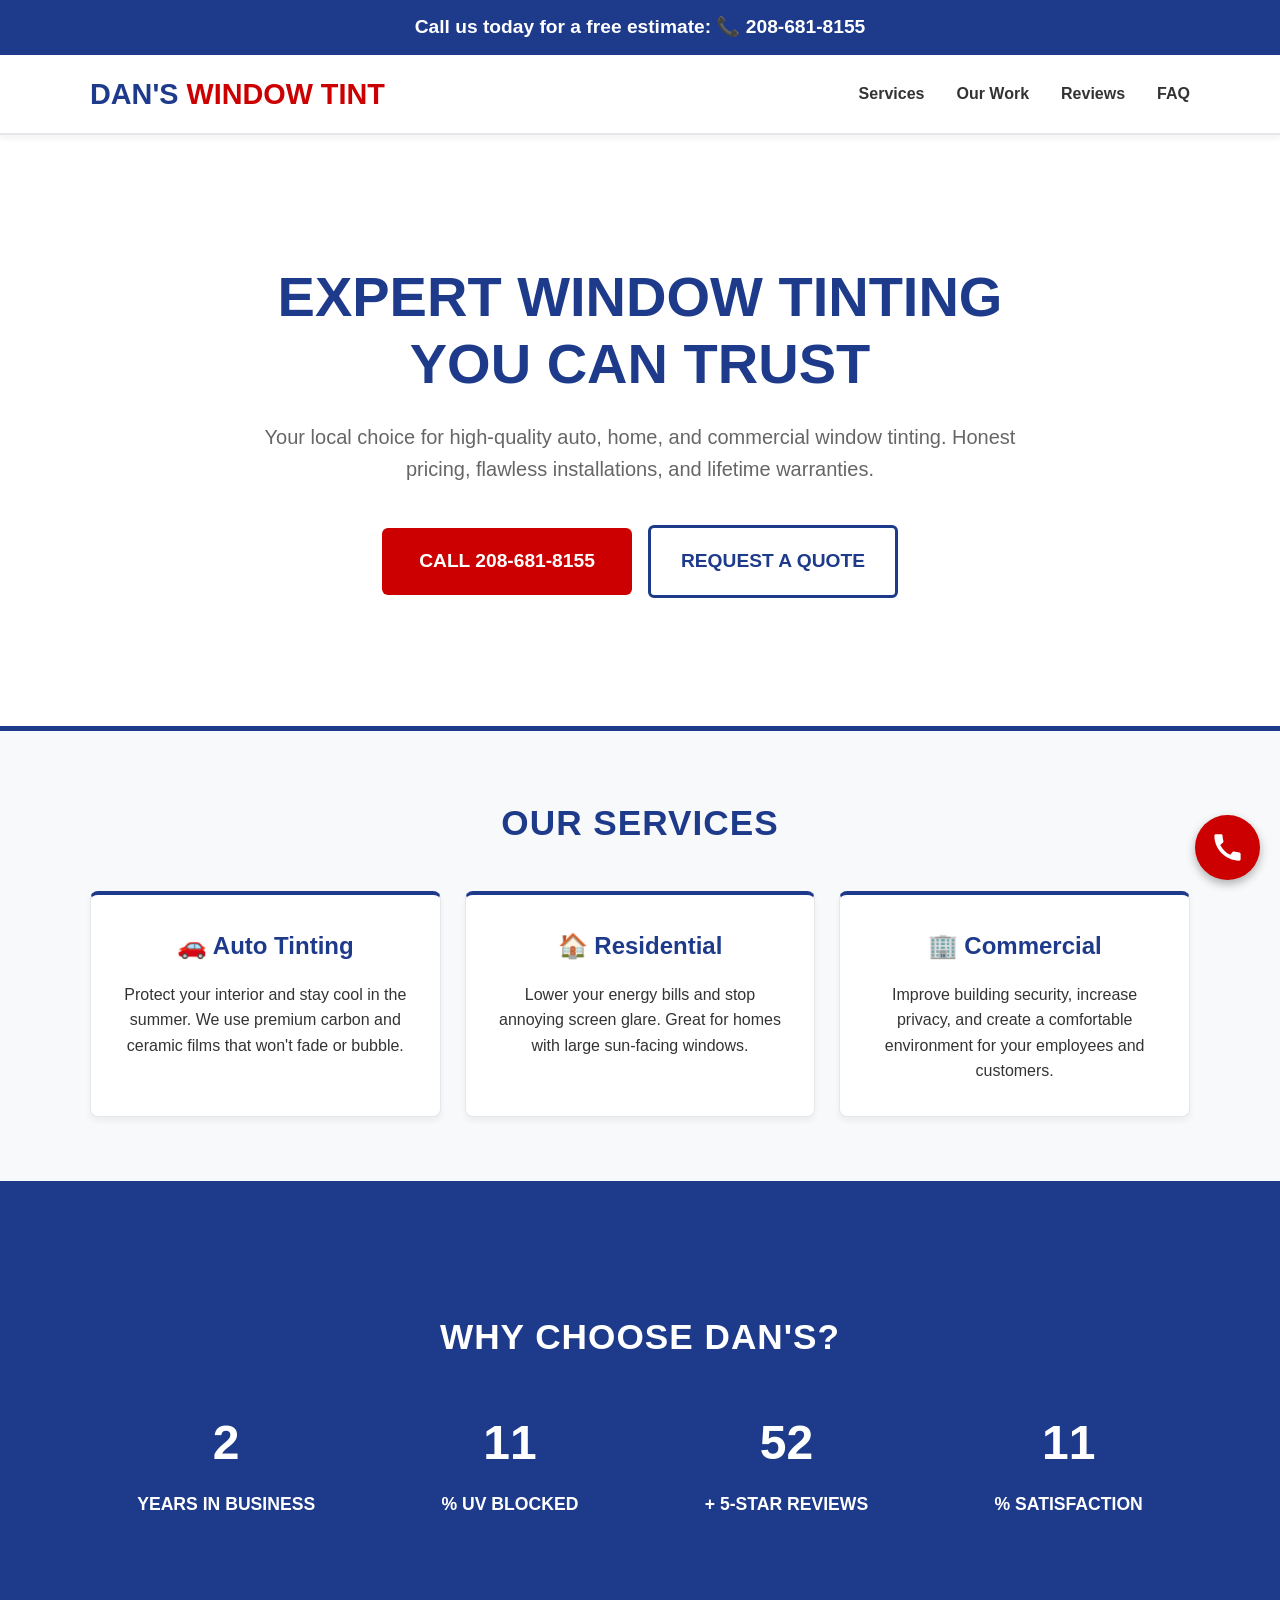
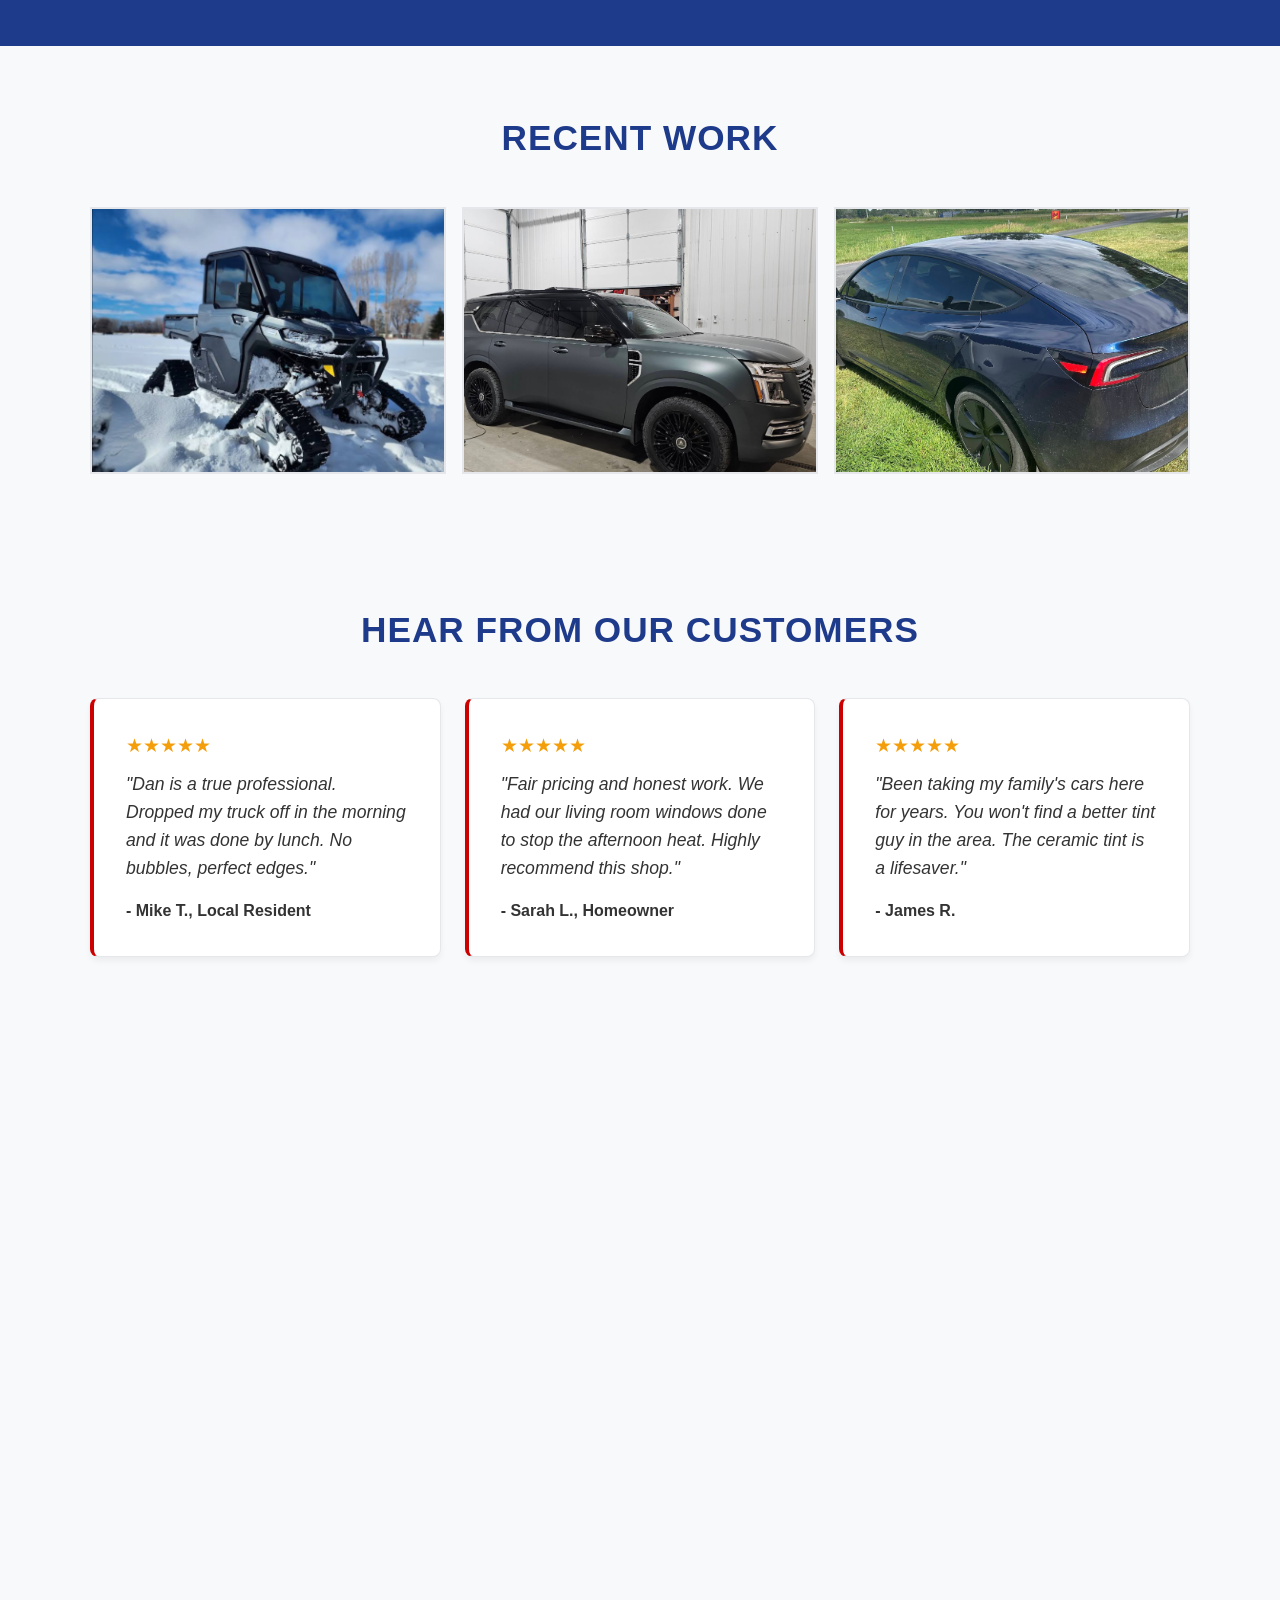
==== Dan.html @ 93427133 "dan" ====
<!DOCTYPE html>
<html lang="en">

<head>
    <meta charset="UTF-8">
    <meta name="viewport" content="width=device-width, initial-scale=1.0">
    <meta name="description"
        content="Dan's Window Tint is your local expert for auto, residential, and commercial window tinting. Honest pricing, quality work, and lifetime warranties.">
    <title>Dan's Window Tint | Local Tinting Experts</title>

    <style>
        /* CSS VARIABLES - Trustworthy & Local Palette */
        :root {
            --primary: #cc0000;
            /* Action Red for high conversions */
            --primary-hover: #990000;
            --secondary: #1e3a8a;
            /* Trustworthy Navy Blue */
            --bg-light: #f8f9fa;
            --bg-white: #ffffff;
            --text-dark: #333333;
            --text-muted: #666666;
            --border-color: #e5e7eb;
            --shadow: 0 4px 6px rgba(0, 0, 0, 0.05);
        }

        /* RESET & BASE - Mobile First */
        * {
            margin: 0;
            padding: 0;
            box-sizing: border-box;
            font-family: 'Arial', sans-serif;
        }

        html {
            scroll-behavior: smooth;
        }

        body {
            background-color: var(--bg-light);
            color: var(--text-dark);
            line-height: 1.6;
            overflow-x: hidden;
        }

        .container {
            width: 92%;
            max-width: 1100px;
            margin: 0 auto;
            padding: 4rem 0;
        }

        .text-center {
            text-align: center;
        }

        .section-title {
            font-size: 2.2rem;
            margin-bottom: 2.5rem;
            color: var(--secondary);
            font-weight: bold;
            text-transform: uppercase;
            letter-spacing: 1px;
        }

        /* CARDS (Replacing Glassmorphism) */
        .card {
            background: var(--bg-white);
            border: 1px solid var(--border-color);
            border-radius: 8px;
            box-shadow: var(--shadow);
            padding: 2rem;
        }

        /* BUTTONS - Big, Tappable, Conversion-Focused */
        .btn {
            display: inline-block;
            background: var(--primary);
            color: #fff;
            padding: 18px 24px;
            border-radius: 6px;
            text-decoration: none;
            font-size: 1.2rem;
            font-weight: bold;
            text-align: center;
            border: none;
            cursor: pointer;
            transition: background 0.2s ease;
            width: 100%;
            text-transform: uppercase;
        }

        @media (min-width: 768px) {
            .btn {
                width: auto;
                min-width: 250px;
            }
        }

        .btn:hover {
            background: var(--primary-hover);
        }

        .btn-outline {
            background: transparent;
            border: 3px solid var(--secondary);
            color: var(--secondary);
        }

        .btn-outline:hover {
            background: var(--secondary);
            color: #fff;
        }

        /* NAVIGATION & TOP BAR */
        .top-bar {
            background: var(--secondary);
            color: white;
            text-align: center;
            padding: 12px;
            font-size: 1.2rem;
            font-weight: bold;
        }

        .top-bar a {
            color: white;
            text-decoration: none;
        }

        header {
            background: var(--bg-white);
            border-bottom: 2px solid var(--border-color);
            position: sticky;
            top: 0;
            width: 100%;
            z-index: 1000;
            padding: 1rem 0;
            box-shadow: var(--shadow);
        }

        .nav-container {
            display: flex;
            flex-direction: column;
            gap: 1rem;
            align-items: center;
            width: 92%;
            max-width: 1100px;
            margin: 0 auto;
        }

        @media (min-width: 768px) {
            .nav-container {
                flex-direction: row;
                justify-content: space-between;
            }
        }

        .logo {
            font-size: 1.8rem;
            font-weight: 900;
            color: var(--secondary);
            text-decoration: none;
            text-transform: uppercase;
        }

        .logo span {
            color: var(--primary);
        }

        .nav-links {
            display: none;
        }

        @media (min-width: 992px) {
            .nav-links {
                display: flex;
                gap: 2rem;
                align-items: center;
            }

            .nav-links a {
                color: var(--text-dark);
                text-decoration: none;
                font-weight: bold;
                transition: color 0.2s;
            }

            .nav-links a:hover {
                color: var(--primary);
            }
        }

        /* HERO SECTION */
        .hero {
            background: var(--bg-white);
            padding: 4rem 0;
            border-bottom: 5px solid var(--secondary);
        }

        .hero-content {
            text-align: center;
            max-width: 800px;
            margin: 0 auto;
        }

        .hero h1 {
            font-size: clamp(2.2rem, 5vw, 3.5rem);
            color: var(--secondary);
            margin-bottom: 1.5rem;
            line-height: 1.2;
            text-transform: uppercase;
        }

        .hero p {
            font-size: 1.25rem;
            color: var(--text-muted);
            margin-bottom: 2.5rem;
        }

        .hero-buttons {
            display: flex;
            flex-direction: column;
            gap: 1rem;
            align-items: center;
        }

        @media (min-width: 768px) {
            .hero-buttons {
                flex-direction: row;
                justify-content: center;
            }
        }

        /* GRID LAYOUTS */
        .grid-3 {
            display: grid;
            grid-template-columns: 1fr;
            gap: 1.5rem;
        }

        @media (min-width: 768px) {
            .grid-3 {
                grid-template-columns: repeat(3, 1fr);
            }
        }

        /* SERVICES */
        .service-card {
            text-align: center;
            border-top: 4px solid var(--secondary);
        }

        .service-card h3 {
            font-size: 1.5rem;
            margin-bottom: 1rem;
            color: var(--secondary);
        }

        /* BENEFITS / COUNTERS */
        .benefits-section {
            background: var(--secondary);
            color: white;
            padding: 4rem 0;
        }

        .benefits-section .section-title {
            color: white;
        }

        .benefits-wrap {
            display: flex;
            flex-wrap: wrap;
            justify-content: space-around;
            gap: 2rem;
            text-align: center;
        }

        .counter-box h4 {
            font-size: 3rem;
            font-weight: 900;
            color: white;
            margin-bottom: 0.5rem;
        }

        .counter-box p {
            font-size: 1.1rem;
            font-weight: bold;
            text-transform: uppercase;
        }

        /* GALLERY */
        .gallery-grid {
            display: grid;
            grid-template-columns: repeat(auto-fit, minmax(280px, 1fr));
            gap: 1rem;
        }

        .gallery-item {
            aspect-ratio: 4/3;
            background: #e0e0e0;
            border: 2px solid var(--border-color);
            display: flex;
            align-items: center;
            justify-content: center;
            color: var(--text-muted);
            font-weight: bold;
        }

        /* TESTIMONIALS */
        .testimonial-card {
            border-left: 4px solid var(--primary);
        }

        .testimonial-card p {
            font-style: italic;
            font-size: 1.1rem;
        }

        .author {
            font-weight: bold;
            margin-top: 1rem;
            color: var(--text-dark);
        }

        .stars {
            color: #f59e0b;
            font-size: 1.2rem;
            margin-bottom: 0.5rem;
        }

        /* FAQ ACCORDION */
        .faq-item {
            margin-bottom: 1rem;
            border: 1px solid var(--border-color);
            border-radius: 4px;
            background: var(--bg-white);
        }

        .faq-question {
            width: 100%;
            text-align: left;
            padding: 1.25rem;
            background: none;
            border: none;
            color: var(--secondary);
            font-size: 1.1rem;
            font-weight: bold;
            cursor: pointer;
            display: flex;
            justify-content: space-between;
            align-items: center;
        }

        .faq-answer {
            max-height: 0;
            overflow: hidden;
            transition: max-height 0.3s ease-out, padding 0.3s ease;
            color: var(--text-muted);
        }

        .faq-item.active .faq-answer {
            max-height: 200px;
            padding: 0 1.25rem 1.25rem 1.25rem;
        }

        .faq-item.active .faq-question {
            color: var(--primary);
        }

        /* CONTACT FORM & MAP */
        .contact-grid {
            display: grid;
            grid-template-columns: 1fr;
            gap: 2rem;
        }

        @media (min-width: 768px) {
            .contact-grid {
                grid-template-columns: 1fr 1fr;
            }
        }

        .form-group {
            margin-bottom: 1.5rem;
        }

        .form-group label {
            display: block;
            font-weight: bold;
            margin-bottom: 0.5rem;
            color: var(--text-dark);
        }

        .form-control {
            width: 100%;
            padding: 14px;
            border: 2px solid var(--border-color);
            border-radius: 4px;
            font-size: 1rem;
        }

        .form-control:focus {
            outline: none;
            border-color: var(--secondary);
        }

        textarea.form-control {
            resize: vertical;
            min-height: 120px;
        }

        .location-info {
            background: var(--bg-white);
            padding: 2rem;
            border: 1px solid var(--border-color);
            border-radius: 8px;
            text-align: center;
        }

        .map-placeholder {
            width: 100%;
            height: 250px;
            background: #e0e0e0;
            display: flex;
            align-items: center;
            justify-content: center;
            margin-bottom: 1.5rem;
            font-weight: bold;
            color: var(--text-muted);
        }

        /* FLOATING CTA */
        .floating-btn {
            position: fixed;
            bottom: 20px;
            right: 20px;
            background: var(--primary);
            color: #fff;
            width: 65px;
            height: 65px;
            border-radius: 50%;
            display: flex;
            align-items: center;
            justify-content: center;
            text-decoration: none;
            box-shadow: 0 4px 10px rgba(0, 0, 0, 0.3);
            z-index: 999;
            transition: transform 0.2s;
        }

        .floating-btn:hover {
            transform: scale(1.05);
            background: var(--primary-hover);
        }

        .floating-btn svg {
            width: 35px;
            height: 35px;
            fill: currentColor;
        }

        /* SCROLL ANIMATIONS */
        .animate-up {
            opacity: 0;
            transform: translateY(30px);
            transition: opacity 0.6s ease-out, transform 0.6s ease-out;
        }

        .animate-up.visible {
            opacity: 1;
            transform: translateY(0);
        }
    </style>
</head>

<body>

    <!-- TOP BAR - Trust & Immediate Contact -->
    <div class="top-bar">
        Call us today for a free estimate: <a href="tel:2086818155">📞 208-681-8155</a>
    </div>

    <!-- HEADER -->
    <header id="header">
        <div class="nav-container">
            <a href="#" class="logo">Dan's <span>Window Tint</span></a>
            <nav class="nav-links">
                <a href="#services">Services</a>
                <a href="#gallery">Our Work</a>
                <a href="#reviews">Reviews</a>
                <a href="#faq">FAQ</a>
            </nav>
        </div>
    </header>

    <!-- HERO SECTION -->
    <section class="hero" id="home">
        <div class="container hero-content animate-up">
            <h1>Expert Window Tinting You Can Trust</h1>
            <p>Your local choice for high-quality auto, home, and commercial window tinting. Honest pricing, flawless
                installations, and lifetime warranties.</p>
            <div class="hero-buttons">
                <a href="tel:2086818155" class="btn">Call 208-681-8155</a>
                <a href="#contact" class="btn btn-outline">Request a Quote</a>
            </div>
        </div>
    </section>

    <!-- SERVICES SECTION -->
    <section class="container" id="services">
        <h2 class="section-title text-center animate-up">Our Services</h2>
        <div class="grid-3">
            <div class="card service-card animate-up">
                <h3>🚗 Auto Tinting</h3>
                <p>Protect your interior and stay cool in the summer. We use premium carbon and ceramic films that won't
                    fade or bubble.</p>
            </div>
            <div class="card service-card animate-up" style="transition-delay: 0.1s;">
                <h3>🏠 Residential</h3>
                <p>Lower your energy bills and stop annoying screen glare. Great for homes with large sun-facing
                    windows.</p>
            </div>
            <div class="card service-card animate-up" style="transition-delay: 0.2s;">
                <h3>🏢 Commercial</h3>
                <p>Improve building security, increase privacy, and create a comfortable environment for your employees
                    and customers.</p>
            </div>
        </div>
    </section>

    <!-- BENEFITS / COUNTERS -->
    <section class="benefits-section" id="benefits">
        <div class="container">
            <h2 class="section-title text-center animate-up">Why Choose Dan's?</h2>
            <div class="benefits-wrap">
                <div class="counter-box animate-up">
                    <h4 class="counter" data-target="15">0</h4>
                    <p>Years in Business</p>
                </div>
                <div class="counter-box animate-up" style="transition-delay: 0.1s;">
                    <h4 class="counter" data-target="99">0</h4>
                    <p>% UV Blocked</p>
                </div>
                <div class="counter-box animate-up" style="transition-delay: 0.2s;">
                    <h4 class="counter" data-target="500">0</h4>
                    <p>+ 5-Star Reviews</p>
                </div>
                <div class="counter-box animate-up" style="transition-delay: 0.3s;">
                    <h4 class="counter" data-target="100">0</h4>
                    <p>% Satisfaction</p>
                </div>
            </div>
        </div>
    </section>

    <!-- GALLERY SECTION -->
    <section class="container" id="gallery">
        <h2 class="section-title text-center animate-up">Recent Work</h2>
        <div class="gallery-grid">
            <div class="gallery-item animate-up"><img src="images/Screenshot 2026-07-27 at 4.05.00 PM.png"
                    alt="Recent Work 1" style="width: 100%; height: 100%; object-fit: cover;"></div>
            <div class="gallery-item animate-up" style="transition-delay: 0.1s;"><img
                    src="images/Screenshot 2026-07-27 at 4.05.55 PM.png" alt="Recent Work 2"
                    style="width: 100%; height: 100%; object-fit: cover;"></div>
            <div class="gallery-item animate-up" style="transition-delay: 0.2s;"><img
                    src="images/Screenshot 2026-07-27 at 4.06.07 PM.png" alt="Recent Work 3"
                    style="width: 100%; height: 100%; object-fit: cover;"></div>
        </div>
    </section>

    <!-- TESTIMONIALS -->
    <section class="container" id="reviews">
        <h2 class="section-title text-center animate-up">Hear From Our Customers</h2>
        <div class="grid-3">
            <div class="card testimonial-card animate-up">
                <div class="stars">★★★★★</div>
                <p>"Dan is a true professional. Dropped my truck off in the morning and it was done by lunch. No
                    bubbles, perfect edges."</p>
                <div class="author">- Mike T., Local Resident</div>
            </div>
            <div class="card testimonial-card animate-up" style="transition-delay: 0.1s;">
                <div class="stars">★★★★★</div>
                <p>"Fair pricing and honest work. We had our living room windows done to stop the afternoon heat. Highly
                    recommend this shop."</p>
                <div class="author">- Sarah L., Homeowner</div>
            </div>
            <div class="card testimonial-card animate-up" style="transition-delay: 0.2s;">
                <div class="stars">★★★★★</div>
                <p>"Been taking my family's cars here for years. You won't find a better tint guy in the area. The
                    ceramic tint is a lifesaver."</p>
                <div class="author">- James R.</div>
            </div>
        </div>
    </section>

    <!-- FAQ ACCORDION -->
    <section class="container" id="faq">
        <h2 class="section-title text-center animate-up">Frequently Asked Questions</h2>
        <div style="max-width: 800px; margin: 0 auto;">
            <div class="faq-item animate-up">
                <button class="faq-question">Do you offer a warranty? <span>+</span></button>
                <div class="faq-answer">
                    <p>Yes, all of our window films come with a manufacturer's lifetime warranty against bubbling,
                        peeling, and fading.</p>
                </div>
            </div>
            <div class="faq-item animate-up">
                <button class="faq-question">How long does a car tint take? <span>+</span></button>
                <div class="faq-answer">
                    <p>A standard 4-door vehicle typically takes about 2 to 3 hours. We recommend dropping it off for
                        the morning or afternoon.</p>
                </div>
            </div>
            <div class="faq-item animate-up">
                <button class="faq-question">What is ceramic tint? <span>+</span></button>
                <div class="faq-answer">
                    <p>Ceramic tint is a premium film that blocks significantly more heat than standard dyed tint
                        without making your windows pitch black. It also doesn't interfere with your cell phone signal.
                    </p>
                </div>
            </div>
        </div>
    </section>

    <!-- CONTACT & MAP -->
    <section class="container" id="contact">
        <h2 class="section-title text-center animate-up">Get Your Free Estimate</h2>
        <div class="contact-grid">
            <!-- Form -->
            <div class="card animate-up">
                <form onsubmit="event.preventDefault(); alert('Message Sent! Dan will contact you shortly.');">
                    <div class="form-group">
                        <label>Name</label>
                        <input type="text" class="form-control" required>
                    </div>
                    <div class="form-group">
                        <label>Phone Number</label>
                        <input type="tel" class="form-control" required>
                    </div>
                    <div class="form-group">
                        <label>Service Needed</label>
                        <select class="form-control" required>
                            <option value="">Select an option...</option>
                            <option value="auto">Auto Tinting</option>
                            <option value="home">Home / Residential</option>
                            <option value="commercial">Business / Commercial</option>
                        </select>
                    </div>
                    <div class="form-group">
                        <label>Vehicle Make/Model or Job Details</label>
                        <textarea class="form-control"></textarea>
                    </div>
                    <button type="submit" class="btn">Send Request</button>
                </form>
            </div>

            <!-- Map and Location -->
            <div class="location-info animate-up" style="transition-delay: 0.2s;">
                <iframe
                    src="https://www.google.com/maps/embed?pb=!1m18!1m12!1m3!1d2882.9977862730493!2d-111.83178332325899!3d43.73137284737057!2m3!1f0!2f0!3f0!3m2!1i1024!2i768!4f13.1!3m3!1m2!1s0x535472545b3b9241%3A0x7bd315668f7b937!2sDan's%20Window%20Tint!5e0!3m2!1sen!2sus!4v1785190099906!5m2!1sen!2sus"
                    width="600" height="450" style="border:0;" allowfullscreen="" loading="lazy"
                    referrerpolicy="strict-origin-when-cross-origin"></iframe>
                <h3>Dan's Window Tint</h3>
                <p style="margin-top: 1rem; color: var(--text-muted);">
                    123 Main Street<br>
                    Your City, ST 12345
                </p>
                <p style="margin-top: 1rem; font-weight: bold;">
                    Hours: Mon-Fri 8am - 5pm
                </p>
                <a href="#" class="btn btn-outline" style="margin-top: 1.5rem; display: inline-block;">Get
                    Directions</a>
            </div>
        </div>
    </section>

    <!-- FLOATING CTA -->
    <a href="tel:2086818155" class="floating-btn" aria-label="Call Now">
        <svg viewBox="0 0 24 24">
            <path
                d="M20.01 15.38c-1.23 0-2.42-.2-3.53-.56a.977.977 0 00-1.01.24l-1.57 1.97c-2.83-1.35-5.48-3.9-6.89-6.83l1.95-1.66c.27-.28.35-.67.24-1.02-.37-1.11-.56-2.3-.56-3.53 0-.54-.45-.99-.99-.99H4.19C3.65 3 3 3.24 3 3.99 3 13.28 10.73 21 20.01 21c.71 0 .99-.63.99-1.18v-3.45c0-.54-.45-.99-.99-.99z" />
        </svg>
    </a>

    <!-- JAVASCRIPT -->
    <script>
        // 1. Scroll Animations (Intersection Observer)
        const observerOptions = {
            threshold: 0.1,
            rootMargin: "0px 0px -50px 0px"
        };

        const observer = new IntersectionObserver((entries) => {
            entries.forEach(entry => {
                if (entry.isIntersecting) {
                    entry.target.classList.add('visible');
                    observer.unobserve(entry.target);
                }
            });
        }, observerOptions);

        document.querySelectorAll('.animate-up').forEach(el => {
            observer.observe(el);
        });

        // 2. Animated Counters
        const counterObserver = new IntersectionObserver((entries) => {
            entries.forEach(entry => {
                if (entry.isIntersecting) {
                    const target = +entry.target.getAttribute('data-target');
                    const duration = 2000; // ms
                    const increment = target / (duration / 16);

                    let current = 0;
                    const updateCounter = () => {
                        current += increment;
                        if (current < target) {
                            entry.target.innerText = Math.ceil(current);
                            requestAnimationFrame(updateCounter);
                        } else {
                            entry.target.innerText = target;
                        }
                    };
                    updateCounter();
                    counterObserver.unobserve(entry.target);
                }
            });
        }, { threshold: 0.5 });

        document.querySelectorAll('.counter').forEach(counter => {
            counterObserver.observe(counter);
        });

        // 3. FAQ Accordion Logic
        const faqItems = document.querySelectorAll('.faq-item');
        faqItems.forEach(item => {
            const btn = item.querySelector('.faq-question');
            btn.addEventListener('click', () => {
                const isActive = item.classList.contains('active');

                // Close all
                faqItems.forEach(otherItem => {
                    otherItem.classList.remove('active');
                    otherItem.querySelector('span').innerText = '+';
                });

                // Toggle clicked
                if (!isActive) {
                    item.classList.add('active');
                    btn.querySelector('span').innerText = '−';
                }
            });
        });
    </script>
</body>

</html>
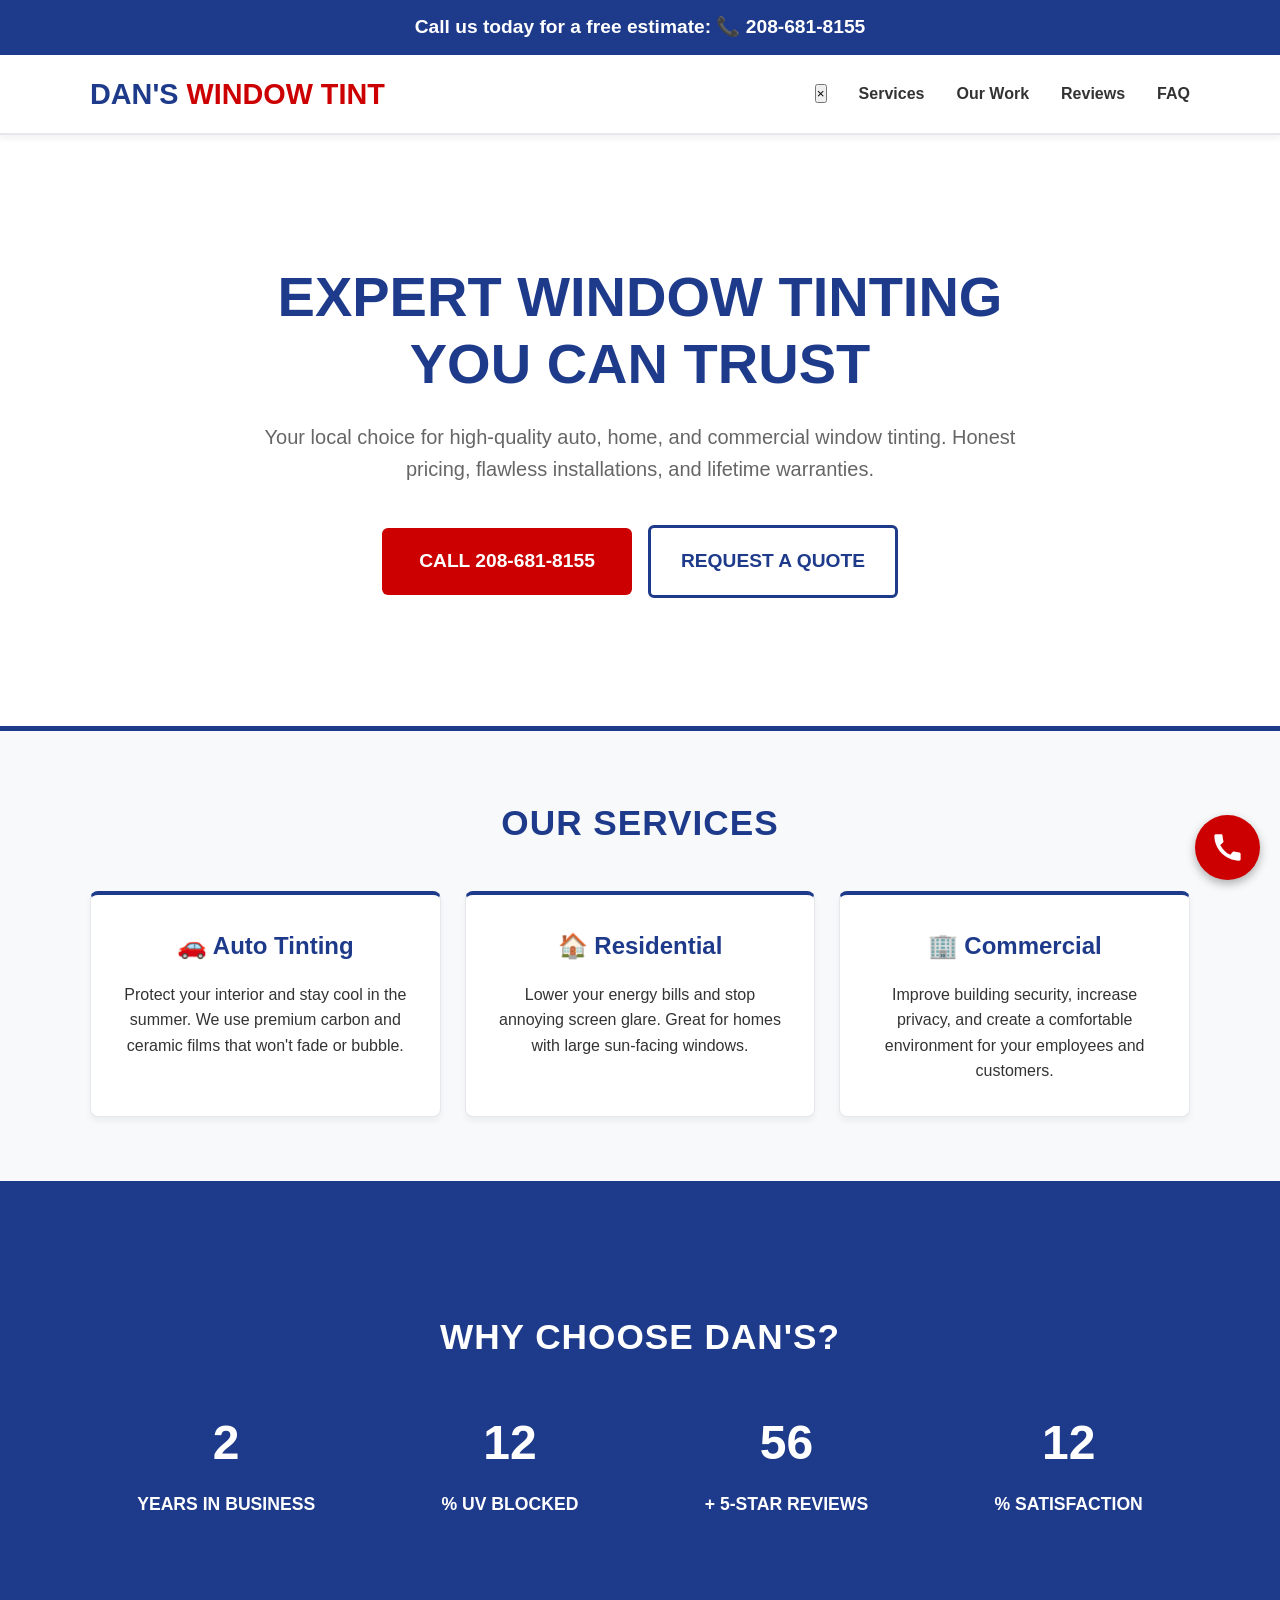
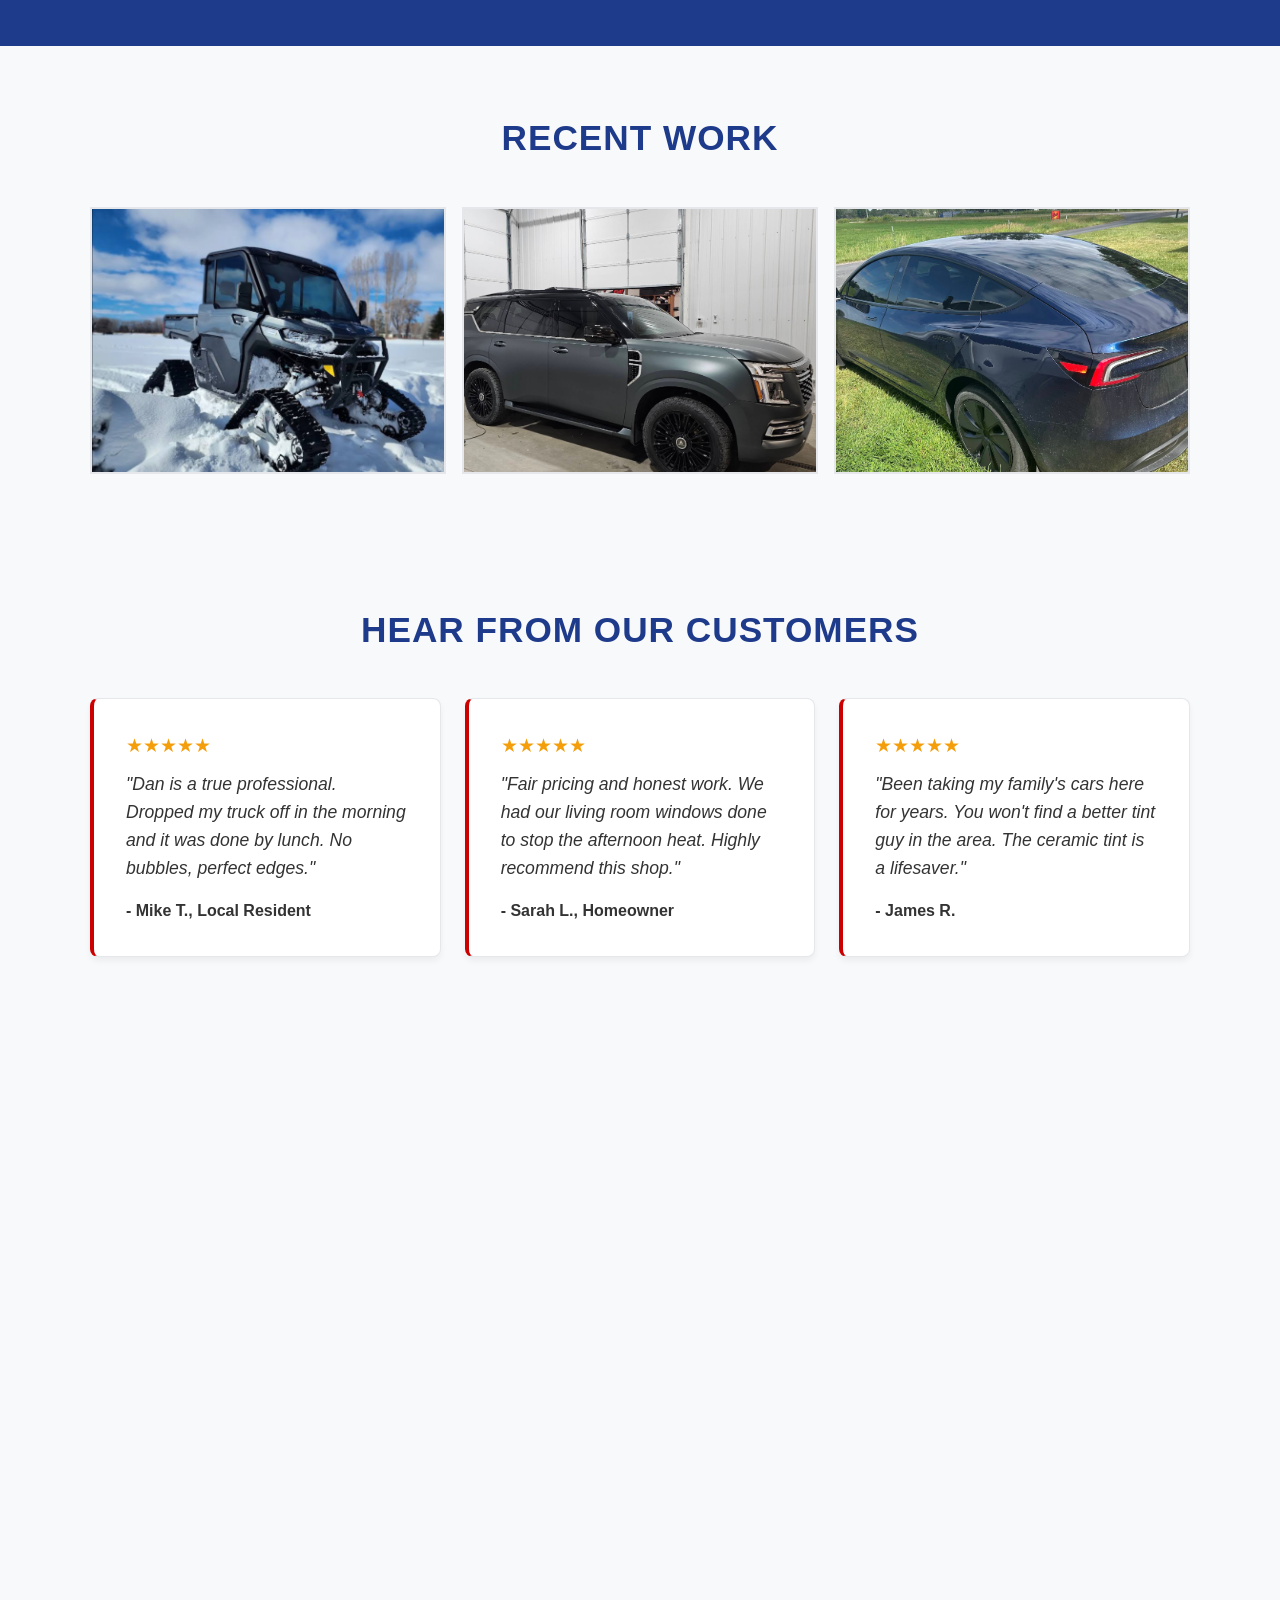
==== commit 8ada52a4: "mobile friendly" ====
--- a/Dan.html
+++ b/Dan.html
@@ -168,27 +168,111 @@
         }
 
         .nav-links {
+            display: flex;
+            gap: 2rem;
+            align-items: center;
+        }
+
+        .nav-links a {
+            color: var(--text-dark);
+            text-decoration: none;
+            font-weight: bold;
+            transition: color 0.2s;
+        }
+
+        .nav-links a:hover {
+            color: var(--primary);
+        }
+
+        .mobile-nav-toggle {
             display: none;
+        }
+
+        @media (max-width: 991px) {
+            .nav-container {
+                flex-direction: row;
+                justify-content: space-between;
+            }
+            .nav-links {
+                position: fixed;
+                top: 0;
+                right: 0;
+                background: var(--bg-white);
+                width: 80%;
+                height: 100vh;
+                flex-direction: column;
+                padding: 4rem 2rem;
+                box-shadow: -4px 0 10px rgba(0,0,0,0.1);
+                transform: translateX(100%);
+                transition: transform 0.3s ease-out;
+                gap: 1.5rem;
+                align-items: stretch;
+                z-index: 1100;
+            }
+
+            .nav-links.nav-visible {
+                transform: translateX(0);
+            }
+
+            .nav-links a {
+                color: var(--text-dark);
+                padding: 1rem;
+                text-align: center;
+                border-bottom: 1px solid var(--border-color);
+                font-size: 1.2rem;
+            }
+
+            .nav-links a:last-child {
+                border-bottom: none;
+            }
+
+            .mobile-nav-toggle {
+                display: block;
+                background: transparent;
+                border: none;
+                cursor: pointer;
+                padding: 0.5rem;
+                z-index: 1200;
+            }
+
+            .mobile-nav-toggle[aria-expanded="true"] + .nav-links {
+                transform: translateX(0);
+            }
+
+            .close-nav-btn {
+                display: none;
+            }
+
+            @media (max-width: 991px) {
+                .close-nav-btn {
+                    display: block;
+                    position: absolute;
+                    top: 1.5rem;
+                    right: 1.5rem;
+                    background: transparent;
+                    border: none;
+                    font-size: 2.5rem;
+                    cursor: pointer;
+                    color: var(--text-dark);
+                    line-height: 1;
+                }
+            }
         }
 
         @media (min-width: 992px) {
             .nav-links {
-                display: flex;
-                gap: 2rem;
-                align-items: center;
-            }
-
-            .nav-links a {
-                color: var(--text-dark);
-                text-decoration: none;
-                font-weight: bold;
-                transition: color 0.2s;
-            }
-
-            .nav-links a:hover {
-                color: var(--primary);
-            }
-        }
+                display: flex !important; /* Ensure it's visible on desktop */
+                position: static;
+                height: auto;
+                width: auto;
+                background: none;
+                box-shadow: none;
+                transform: none;
+                flex-direction: row;
+                padding: 0;
+            }
+        }
+
 
         /* HERO SECTION */
         .hero {
@@ -484,7 +568,12 @@
     <header id="header">
         <div class="nav-container">
             <a href="#" class="logo">Dan's <span>Window Tint</span></a>
+            <button class="mobile-nav-toggle" aria-controls="primary-navigation" aria-expanded="false">
+                <span class="sr-only">Menu</span>
+                <svg fill="var(--secondary)" height="24px" width="24px" version="1.1" id="Capa_1" xmlns="http://www.w3.org/2000/svg" xmlns:xlink="http://www.w3.org/1999/xlink" viewBox="0 0 342.357 342.357" xml:space="preserve"><g><rect y="27.229" width="342.357" height="42.667"/><rect y="149.844" width="342.357" height="42.667"/><rect y="272.459" width="342.357" height="42.667"/></g></svg>
+            </button>
             <nav class="nav-links">
+                <button class="close-nav-btn" aria-label="Close menu">&times;</button>
                 <a href="#services">Services</a>
                 <a href="#gallery">Our Work</a>
                 <a href="#reviews">Reviews</a>
@@ -658,7 +747,7 @@
             <div class="location-info animate-up" style="transition-delay: 0.2s;">
                 <iframe
                     src="https://www.google.com/maps/embed?pb=!1m18!1m12!1m3!1d2882.9977862730493!2d-111.83178332325899!3d43.73137284737057!2m3!1f0!2f0!3f0!3m2!1i1024!2i768!4f13.1!3m3!1m2!1s0x535472545b3b9241%3A0x7bd315668f7b937!2sDan's%20Window%20Tint!5e0!3m2!1sen!2sus!4v1785190099906!5m2!1sen!2sus"
-                    width="600" height="450" style="border:0;" allowfullscreen="" loading="lazy"
+                    width="100%" height="450" style="border:0; max-width: 600px; margin: 0 auto; display: block;" allowfullscreen="" loading="lazy"
                     referrerpolicy="strict-origin-when-cross-origin"></iframe>
                 <h3>Dan's Window Tint</h3>
                 <p style="margin-top: 1rem; color: var(--text-muted);">
@@ -751,6 +840,39 @@
                 }
             });
         });
+
+        // 4. Mobile Navigation
+        const navToggle = document.querySelector('.mobile-nav-toggle');
+        const navLinks = document.querySelector('.nav-links');
+        const closeNavBtn = document.querySelector('.close-nav-btn');
+
+        if (navToggle && navLinks && closeNavBtn) {
+            navToggle.addEventListener('click', () => {
+                navLinks.classList.add('nav-visible');
+                navToggle.setAttribute('aria-expanded', 'true');
+            });
+
+            const closeNav = () => {
+                navLinks.classList.remove('nav-visible');
+                navToggle.setAttribute('aria-expanded', 'false');
+            }
+
+            closeNavBtn.addEventListener('click', closeNav);
+
+            // Close nav when a link is clicked
+            navLinks.addEventListener('click', (e) => {
+                if (e.target.tagName === 'A') {
+                    closeNav();
+                }
+            });
+            
+            // Close nav when clicking outside
+            document.addEventListener('click', (e) => {
+                if (!navLinks.contains(e.target) && !navToggle.contains(e.target)) {
+                    closeNav();
+                }
+            });
+        }
     </script>
 </body>
 
